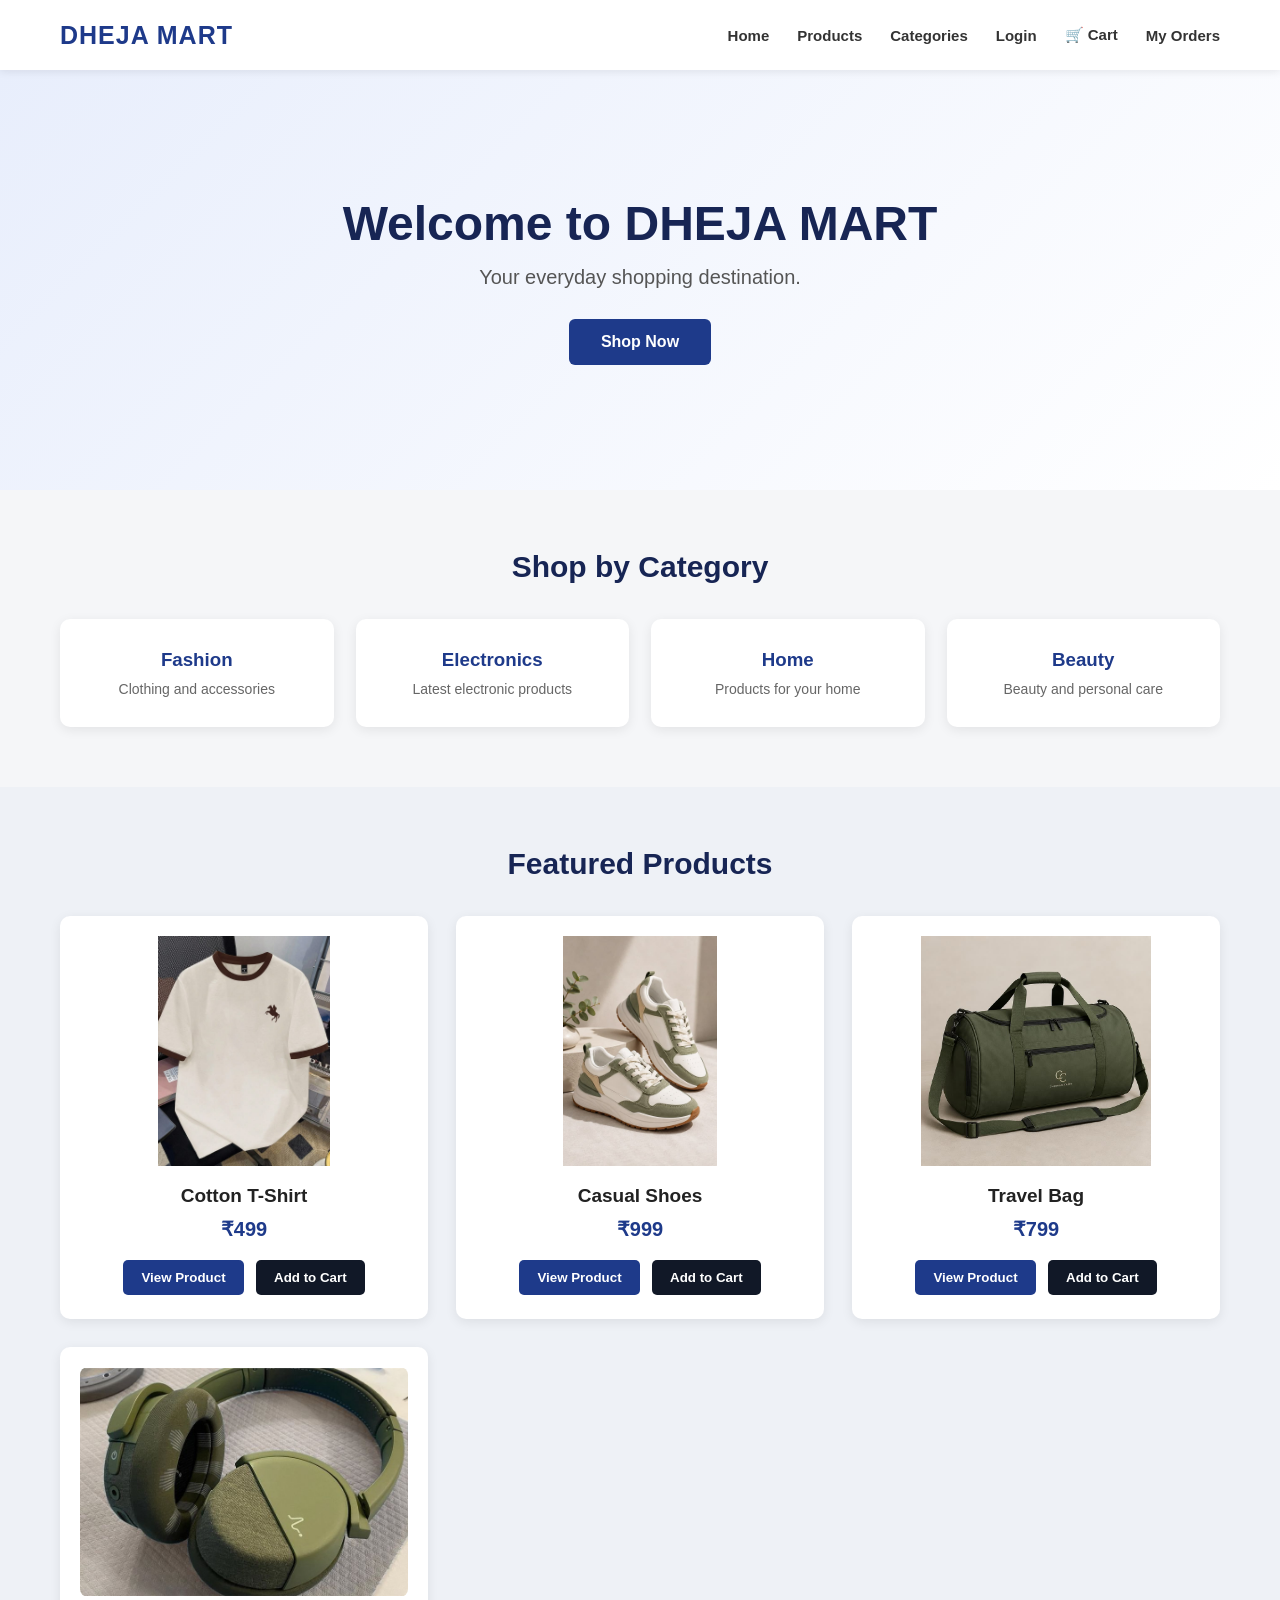
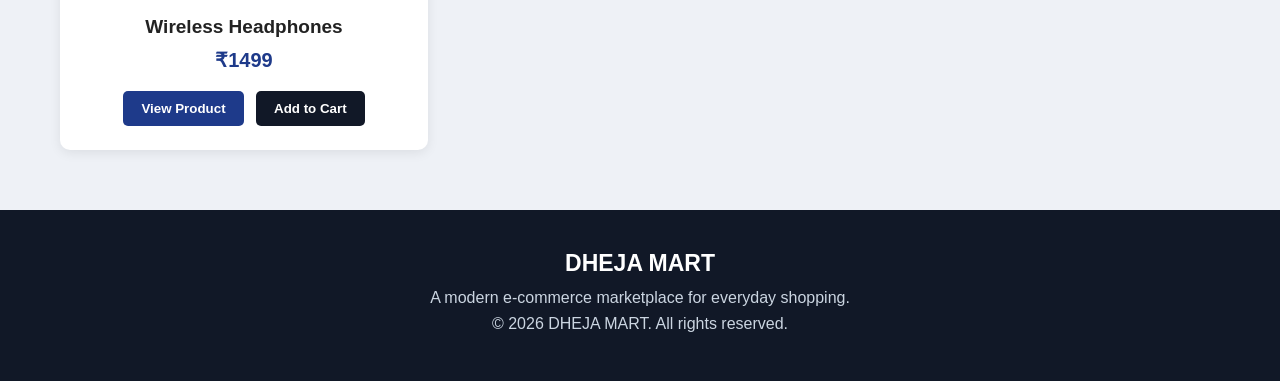
==== frontend/home.html @ 361b216c "Complete buyer-side order workflow" ====
<!DOCTYPE html>
<html lang="en">

<head>
    <meta charset="UTF-8">
    <meta name="viewport" content="width=device-width, initial-scale=1.0">

    <title>DHEJA MART</title>

    <link rel="stylesheet" href="style.css">
</head>

<body>

    <!-- Navigation Bar -->
    <header class="navbar">

        <div class="logo">
            DHEJA MART
        </div>

        <nav>
            <a href="home.html">Home</a>
            <a href="products.html">Products</a>
            <a href="#">Categories</a>
            <a href="login.html">Login</a>
            <a href="cart.html">🛒 Cart</a>
            <a href="my-orders.html">My Orders</a>
        </nav>

    </header>


    <!-- Hero Section -->
    <section class="hero">

        <div class="hero-content">

            <h1>Welcome to DHEJA MART</h1>

            <p>
                Your everyday shopping destination.
            </p>

            <button onclick="location.href='products.html'">
                Shop Now
            </button>

        </div>

    </section>


    <!-- Categories -->
    <section class="categories">

        <h2>Shop by Category</h2>

        <div class="category-container">

            <div class="category-card">
                <h3>Fashion</h3>
                <p>Clothing and accessories</p>
            </div>

            <div class="category-card">
                <h3>Electronics</h3>
                <p>Latest electronic products</p>
            </div>

            <div class="category-card">
                <h3>Home</h3>
                <p>Products for your home</p>
            </div>

            <div class="category-card">
                <h3>Beauty</h3>
                <p>Beauty and personal care</p>
            </div>

        </div>

    </section>


    <!-- Featured Products -->
    <section class="products" id="products">

        <h2>Featured Products</h2>

        <div class="product-container">


            <!-- Product 1 -->
            <div class="product-card">

                <img src="images/T-shirt.jpg" alt="Cotton T-Shirt">

                <h3>Cotton T-Shirt</h3>

                <p class="price">₹499</p>

                <button onclick="location.href='product.html?name=Cotton%20T-Shirt'">
                    View Product
                </button>

                <button
                    class="cart-btn"
                    onclick="addProductToCart('Cotton T-Shirt', 499)">
                    Add to Cart
                </button>

            </div>


            <!-- Product 2 -->
            <div class="product-card">

                <img src="images/shoes.jpg" alt="Casual Shoes">

                <h3>Casual Shoes</h3>

                <p class="price">₹999</p>

                <button onclick="location.href='product.html?name=Casual%20Shoes'">
                    View Product
                </button>

                <button
                    class="cart-btn"
                    onclick="addProductToCart('Casual Shoes', 999)">
                    Add to Cart
                </button>

            </div>


            <!-- Product 3 -->
            <div class="product-card">

                <img src="images/travel-bag.jpg" alt="Travel Bag">

                <h3>Travel Bag</h3>

                <p class="price">₹799</p>

                <button onclick="location.href='product.html?name=Travel%20Bag'">
                    View Product
                </button>

                <button
                    class="cart-btn"
                    onclick="addProductToCart('Travel Bag', 799)">
                    Add to Cart
                </button>

            </div>


            <!-- Product 4 -->
            <div class="product-card">

                <img src="images/headphones.jpg" alt="Wireless Headphones">

                <h3>Wireless Headphones</h3>

                <p class="price">₹1499</p>

                <button onclick="location.href='product.html?name=Wireless%20Headphones'">
                    View Product
                </button>

                <button
                    class="cart-btn"
                    onclick="addProductToCart('Wireless Headphones', 1499)">
                    Add to Cart
                </button>

            </div>


        </div>

    </section>


    <!-- Footer -->
    <footer>

        <h3>DHEJA MART</h3>

        <p>
            A modern e-commerce marketplace for everyday shopping.
        </p>

        <p>
            © 2026 DHEJA MART. All rights reserved.
        </p>

    </footer>


    <script src="script.js"></script>

</body>

</html>
---- frontend/style.css ----
/* ================================
   DHEJA MART - MAIN STYLES
   ================================ */

* {
    margin: 0;
    padding: 0;
    box-sizing: border-box;
}

body {
    font-family: Arial, Helvetica, sans-serif;
    background-color: #f5f6f8;
    color: #222;
}


/* ================================
   NAVIGATION BAR
   ================================ */

.navbar {
    height: 70px;
    background-color: #ffffff;
    display: flex;
    align-items: center;
    justify-content: space-between;
    padding: 0 60px;
    box-shadow: 0 2px 8px rgba(0, 0, 0, 0.08);
    position: sticky;
    top: 0;
    z-index: 1000;
}

.logo {
    font-size: 25px;
    font-weight: bold;
    color: #1e3a8a;
    letter-spacing: 1px;
}

.navbar nav {
    display: flex;
    align-items: center;
    gap: 28px;
}

.navbar nav a {
    text-decoration: none;
    color: #333;
    font-size: 15px;
    font-weight: 600;
}

.navbar nav a:hover {
    color: #1e3a8a;
}


/* ================================
   HERO SECTION
   ================================ */

.hero {
    min-height: 420px;
    display: flex;
    align-items: center;
    justify-content: center;
    text-align: center;
    background: linear-gradient(135deg, #e8eefc, #ffffff);
    padding: 50px 20px;
}

.hero-content h1 {
    font-size: 48px;
    color: #172554;
    margin-bottom: 15px;
}

.hero-content p {
    font-size: 20px;
    color: #555;
    margin-bottom: 30px;
}

.hero-content button {
    background-color: #1e3a8a;
    color: white;
    border: none;
    padding: 14px 32px;
    border-radius: 6px;
    font-size: 16px;
    font-weight: bold;
    cursor: pointer;
}

.hero-content button:hover {
    background-color: #162f70;
}


/* ================================
   COMMON SECTION
   ================================ */

.categories,
.products {
    padding: 60px;
}

.categories h2,
.products h2 {
    text-align: center;
    font-size: 30px;
    margin-bottom: 35px;
    color: #172554;
}


/* ================================
   CATEGORY CARDS
   ================================ */

.category-container {
    display: grid;
    grid-template-columns: repeat(4, 1fr);
    gap: 22px;
    max-width: 1200px;
    margin: auto;
}

.category-card {
    background-color: white;
    padding: 30px 20px;
    text-align: center;
    border-radius: 10px;
    box-shadow: 0 3px 12px rgba(0, 0, 0, 0.08);
    cursor: pointer;
    transition: 0.3s;
}

.category-card:hover {
    transform: translateY(-5px);
    box-shadow: 0 7px 18px rgba(0, 0, 0, 0.12);
}

.category-card h3 {
    color: #1e3a8a;
    margin-bottom: 10px;
}

.category-card p {
    color: #666;
    font-size: 14px;
}


/* ================================
   PRODUCT SECTION
   ================================ */

.products {
    background-color: #eef1f6;
}

.product-container {
    max-width: 1200px;
    margin: auto;
    display: grid;
    grid-template-columns: repeat(3, 1fr);
    gap: 28px;
}

.product-card {
    background-color: white;
    border-radius: 10px;
    padding: 20px;
    text-align: center;
    box-shadow: 0 3px 12px rgba(0, 0, 0, 0.08);
    transition: 0.3s;
}

.product-card:hover {
    transform: translateY(-5px);
    box-shadow: 0 8px 20px rgba(0, 0, 0, 0.13);
}

.product-card img {
    width: 100%;
    height: 230px;
    object-fit: contain;
    border-radius: 8px;
    margin-bottom: 15px;
}

.product-placeholder {
    width: 100%;
    height: 230px;
    background-color: #f0f1f3;
    display: flex;
    align-items: center;
    justify-content: center;
    color: #888;
    border-radius: 8px;
    margin-bottom: 15px;
}

.product-card h3 {
    font-size: 19px;
    margin-bottom: 10px;
}

.price {
    font-size: 20px;
    font-weight: bold;
    color: #1e3a8a;
    margin-bottom: 15px;
}


/* ================================
   PRODUCT BUTTONS
   ================================ */

.product-card button {
    border: none;
    background-color: #1e3a8a;
    color: white;
    padding: 10px 18px;
    border-radius: 5px;
    cursor: pointer;
    margin: 4px;
    font-weight: 600;
}

.product-card button:hover {
    background-color: #162f70;
}

.product-card .cart-btn {
    background-color: #111827;
}

.product-card .cart-btn:hover {
    background-color: #000000;
}


/* ================================
   FOOTER
   ================================ */

footer {
    background-color: #111827;
    color: white;
    text-align: center;
    padding: 40px 20px;
}

footer h3 {
    font-size: 23px;
    margin-bottom: 12px;
}

footer p {
    color: #cbd5e1;
    margin: 8px 0;
}


/* ================================
   RESPONSIVE DESIGN
   ================================ */

@media (max-width: 900px) {

    .navbar {
        padding: 0 25px;
    }

    .navbar nav {
        gap: 15px;
    }

    .hero-content h1 {
        font-size: 38px;
    }

    .category-container {
        grid-template-columns: repeat(2, 1fr);
    }

    .product-container {
        grid-template-columns: repeat(2, 1fr);
    }
}


@media (max-width: 600px) {

    .navbar {
        height: auto;
        padding: 20px;
        flex-direction: column;
        gap: 15px;
    }

    .navbar nav {
        flex-wrap: wrap;
        justify-content: center;
    }

    .hero-content h1 {
        font-size: 32px;
    }

    .categories,
    .products {
        padding: 40px 20px;
    }

    .category-container,
    .product-container {
        grid-template-columns: 1fr;
    }
}
/* ================================
   PRODUCTS PAGE
   ================================ */

.products-page {
    padding: 60px;
    min-height: 70vh;
    background-color: #f5f6f8;
}

.products-page h1 {
    text-align: center;
    font-size: 36px;
    color: #172554;
    margin-bottom: 10px;
}

.products-subtitle {
    text-align: center;
    color: #666;
    margin-bottom: 30px;
}


/* Search Box */

.search-box {
    max-width: 600px;
    margin: 0 auto 40px;
}

.search-box input {
    width: 100%;
    padding: 14px 18px;
    border: 1px solid #d1d5db;
    border-radius: 8px;
    font-size: 16px;
    outline: none;
}

.search-box input:focus {
    border-color: #1e3a8a;
}


/* Products Grid */

.products-page .product-container {
    max-width: 1200px;
    margin: auto;
}


/* Responsive */

@media (max-width: 600px) {

    .products-page {
        padding: 40px 20px;
    }

}
/* PRODUCT DETAILS PAGE */

.product-details {
    max-width: 1100px;
    margin: 50px auto;
    padding: 30px;
    display: grid;
    grid-template-columns: 1fr 1fr;
    gap: 50px;
    align-items: center;
    min-height: 400px;
}

.details-image {
    background: white;
    padding: 25px;
    border-radius: 12px;
    text-align: center;
}

.details-image img {
    width: 100%;
    height: 380px;
    object-fit: contain;
}

.details-label {
    color: #1e3a8a;
    font-size: 13px;
    font-weight: bold;
    letter-spacing: 2px;
    margin-bottom: 15px;
}

.details-info h1 {
    font-size: 32px;
    margin-bottom: 15px;
    color: #172554;
}

.details-info .price {
    font-size: 28px;
    margin-top: 15px;
}

.details-info > p {
    margin-bottom: 18px;
    line-height: 1.6;
}

.details-info label {
    font-weight: bold;
}

.details-info input {
    display: block;
    width: 100px;
    padding: 10px;
    margin: 10px 0 25px;
    border: 1px solid #ccc;
    border-radius: 5px;
}

.details-buttons {
    display: flex;
    flex-wrap: wrap;
    gap: 12px;
}

.details-buttons button {
    padding: 13px 18px;
    border: none;
    border-radius: 6px;
    cursor: pointer;
    font-weight: bold;
}

.details-cart-btn {
    background: #1e3a8a;
    color: white;
}

.details-back-btn {
    background: #e5e7eb;
    color: #111827;
}

#message {
    margin-top: 15px;
    font-weight: bold;
}

@media (max-width: 700px) {
    .product-details {
        grid-template-columns: 1fr;
        margin: 20px auto;
        padding: 20px;
        gap: 25px;
    }

    .details-image img {
        height: 280px;
    }
}
/* ===============================
   CART PAGE
================================ */

.cart-page {
    max-width: 1100px;
    margin: 50px auto;
    padding: 0 20px;
}

.cart-page h1 {
    text-align: center;
    margin-bottom: 35px;
}


/* Cart Items */

.cart-items {
    display: flex;
    flex-direction: column;
    gap: 15px;
}

.cart-item {
    display: flex;
    align-items: center;
    justify-content: space-between;
    gap: 20px;

    background: white;
    padding: 20px;

    border-radius: 10px;

    box-shadow: 0 4px 12px rgba(0, 0, 0, 0.08);
}

.cart-item-info {
    flex: 1;
}

.cart-item-info h3 {
    margin-bottom: 8px;
}

.cart-item-info p {
    color: #666;
}


/* Quantity */

.cart-quantity {
    display: flex;
    align-items: center;
    gap: 12px;
}

.cart-quantity button {
    width: 32px;
    height: 32px;

    border: none;
    border-radius: 5px;

    background: #111;
    color: white;

    cursor: pointer;

    font-size: 18px;
}

.cart-quantity button:hover {
    background: #333;
}

.cart-quantity span {
    font-weight: bold;
    min-width: 20px;
    text-align: center;
}


/* Subtotal */

.cart-subtotal {
    font-weight: bold;
    font-size: 18px;
    min-width: 90px;
    text-align: right;
}


/* Remove Button */

.remove-btn {
    border: none;
    background: #dc3545;
    color: white;

    padding: 9px 14px;

    border-radius: 5px;

    cursor: pointer;
}

.remove-btn:hover {
    background: #b02a37;
}


/* Cart Summary */

.cart-summary {
    margin-top: 30px;

    background: white;

    padding: 25px;

    border-radius: 10px;

    box-shadow: 0 4px 12px rgba(0, 0, 0, 0.08);

    text-align: right;
}

.cart-summary h2 {
    margin-bottom: 15px;
}

.cart-summary p {
    font-size: 20px;
    margin-bottom: 20px;
}


/* Checkout Button */

.checkout-btn {
    border: none;

    background: #111;
    color: white;

    padding: 12px 25px;

    border-radius: 6px;

    cursor: pointer;

    font-size: 16px;
}

.checkout-btn:hover {
    background: #333;
}


/* Empty Cart */

.empty-cart {
    text-align: center;

    background: white;

    padding: 50px 20px;

    border-radius: 10px;

    box-shadow: 0 4px 12px rgba(0, 0, 0, 0.08);
}

.empty-cart h2 {
    margin-bottom: 10px;
}

.empty-cart p {
    color: #666;
    margin-bottom: 20px;
}

.empty-cart button {
    border: none;

    background: #111;
    color: white;

    padding: 12px 25px;

    border-radius: 6px;

    cursor: pointer;
}


/* Responsive Cart */

@media (max-width: 700px) {

    .cart-item {
        flex-direction: column;
        align-items: flex-start;
    }

    .cart-subtotal {
        text-align: left;
    }

    .cart-summary {
        text-align: left;
    }

}
/* ===============================
   CHECKOUT PAGE
================================ */

.checkout-page {
    max-width: 1000px;
    margin: 50px auto;
    padding: 0 20px;
}

.checkout-page > h1 {
    text-align: center;
    margin-bottom: 35px;
}


/* Checkout Sections */

.checkout-section {
    background: white;
    padding: 25px;
    margin-bottom: 25px;

    border-radius: 10px;

    box-shadow: 0 4px 12px rgba(0, 0, 0, 0.08);
}

.checkout-section h2 {
    margin-bottom: 20px;
}


/* Delivery Form */

.checkout-form {
    display: flex;
    flex-direction: column;
    gap: 10px;
}

.checkout-form label {
    font-weight: bold;
    margin-top: 8px;
}

.checkout-form input,
.checkout-form textarea {
    width: 100%;
    padding: 12px;

    border: 1px solid #ccc;
    border-radius: 6px;

    font-size: 15px;

    box-sizing: border-box;
}

.checkout-form textarea {
    resize: vertical;
}

.checkout-form input:focus,
.checkout-form textarea:focus {
    outline: none;
    border-color: #111;
}


/* Order Summary */

.checkout-item {
    display: flex;
    justify-content: space-between;
    align-items: center;

    padding: 15px 0;

    border-bottom: 1px solid #eee;
}

.checkout-item:last-child {
    border-bottom: none;
}

.checkout-item-name {
    font-weight: bold;
}

.checkout-item-details {
    color: #666;
}

.checkout-total {
    display: flex;
    justify-content: space-between;

    margin-top: 20px;
    padding-top: 20px;

    border-top: 2px solid #eee;

    font-size: 20px;
}


/* Payment Options */

.payment-options {
    display: flex;
    flex-direction: column;
    gap: 15px;
}

.payment-options label {
    display: flex;
    align-items: center;
    gap: 10px;

    cursor: pointer;
}

.payment-options input {
    cursor: pointer;
}


/* Place Order */

.place-order-section {
    text-align: center;
    margin-bottom: 50px;
}

.place-order-btn {
    border: none;

    background: #111;
    color: white;

    padding: 14px 35px;

    border-radius: 6px;

    cursor: pointer;

    font-size: 17px;
}

.place-order-btn:hover {
    background: #333;
}

#checkoutMessage {
    margin-top: 20px;
    font-weight: bold;
}


/* Mobile */

@media (max-width: 700px) {

    .checkout-page {
        margin-top: 30px;
    }

    .checkout-section {
        padding: 20px;
    }

    .checkout-total {
        font-size: 18px;
    }

}
/* ===============================
   ORDER CONFIRMATION PAGE
================================ */

.order-confirmation {
    min-height: 65vh;

    display: flex;
    justify-content: center;
    align-items: center;

    padding: 50px 20px;
}

.confirmation-box {
    width: 100%;
    max-width: 600px;

    background: white;

    padding: 40px;

    text-align: center;

    border-radius: 12px;

    box-shadow: 0 4px 15px rgba(0, 0, 0, 0.08);
}

.success-icon {
    width: 70px;
    height: 70px;

    margin: 0 auto 20px;

    border-radius: 50%;

    background: #198754;
    color: white;

    display: flex;
    align-items: center;
    justify-content: center;

    font-size: 40px;
    font-weight: bold;
}

.confirmation-box h1 {
    margin-bottom: 15px;
}

.confirmation-text {
    font-size: 18px;
    margin-bottom: 8px;
}

.order-details {
    margin: 30px 0;

    padding: 20px;

    background: #f8f8f8;

    border-radius: 8px;

    text-align: left;
}

.order-details p {
    margin: 12px 0;
}

.continue-shopping-btn {
    border: none;

    background: #111;
    color: white;

    padding: 13px 25px;

    border-radius: 6px;

    cursor: pointer;

    font-size: 16px;
}

.continue-shopping-btn:hover {
    background: #333;
}
/* =========================
   MY ORDERS PAGE
========================= */

.orders-page {
    max-width: 1100px;
    margin: 50px auto;
    padding: 0 20px;
    min-height: 500px;
}

.orders-page h1 {
    text-align: center;
    margin-bottom: 10px;
}

.orders-subtitle {
    text-align: center;
    color: #666;
    margin-bottom: 35px;
}

.order-card {
    background: white;
    border: 1px solid #ddd;
    border-radius: 12px;
    padding: 25px;
    margin-bottom: 25px;
    box-shadow: 0 4px 12px rgba(0, 0, 0, 0.08);
}

.order-header {
    display: flex;
    justify-content: space-between;
    align-items: center;
    border-bottom: 1px solid #eee;
    padding-bottom: 18px;
    margin-bottom: 20px;
}

.order-header h2 {
    margin: 0 0 6px;
}

.order-header p {
    margin: 0;
    color: #777;
}

.order-status {
    background: #e8f5e9;
    color: #2e7d32;
    padding: 8px 16px;
    border-radius: 20px;
    font-weight: bold;
}

.order-details p {
    margin: 12px 0;
}

.empty-orders {
    text-align: center;
    background: white;
    border: 1px solid #ddd;
    border-radius: 12px;
    padding: 50px 20px;
}

.empty-orders h2 {
    margin-bottom: 10px;
}

.empty-orders p {
    color: #777;
    margin-bottom: 25px;
}

.empty-orders button {
    padding: 12px 24px;
    border: none;
    border-radius: 6px;
    cursor: pointer;
    font-size: 16px;
}


/* Mobile */

@media (max-width: 700px) {

    .order-header {
        flex-direction: column;
        align-items: flex-start;
        gap: 15px;
    }

    .order-card {
        padding: 18px;
    }

}
.cart-item-image img {
    width: 100px;
    height: 100px;
    object-fit: cover;
    border-radius: 8px;
}

.cart-item-image {
    display: flex;
    align-items: center;
    justify-content: center;
}

.ordered-products {
    margin-top: 15px;
}

.ordered-product {
    display: flex;
    align-items: center;
    gap: 20px;
    padding: 15px 0;
    border-top: 1px solid #eee;
}

.ordered-product-image {
    width: 100px;
    height: 100px;
    object-fit: cover;
    border-radius: 8px;
    border: 1px solid #ddd;
}

.ordered-product h3 {
    margin-bottom: 8px;
}

.ordered-product p {
    margin: 5px 0;
    color: #555;
}

@media (max-width: 600px) {
    .ordered-product {
        align-items: flex-start;
        gap: 12px;
    }

    .ordered-product-image {
        width: 75px;
        height: 75px;
    }
}
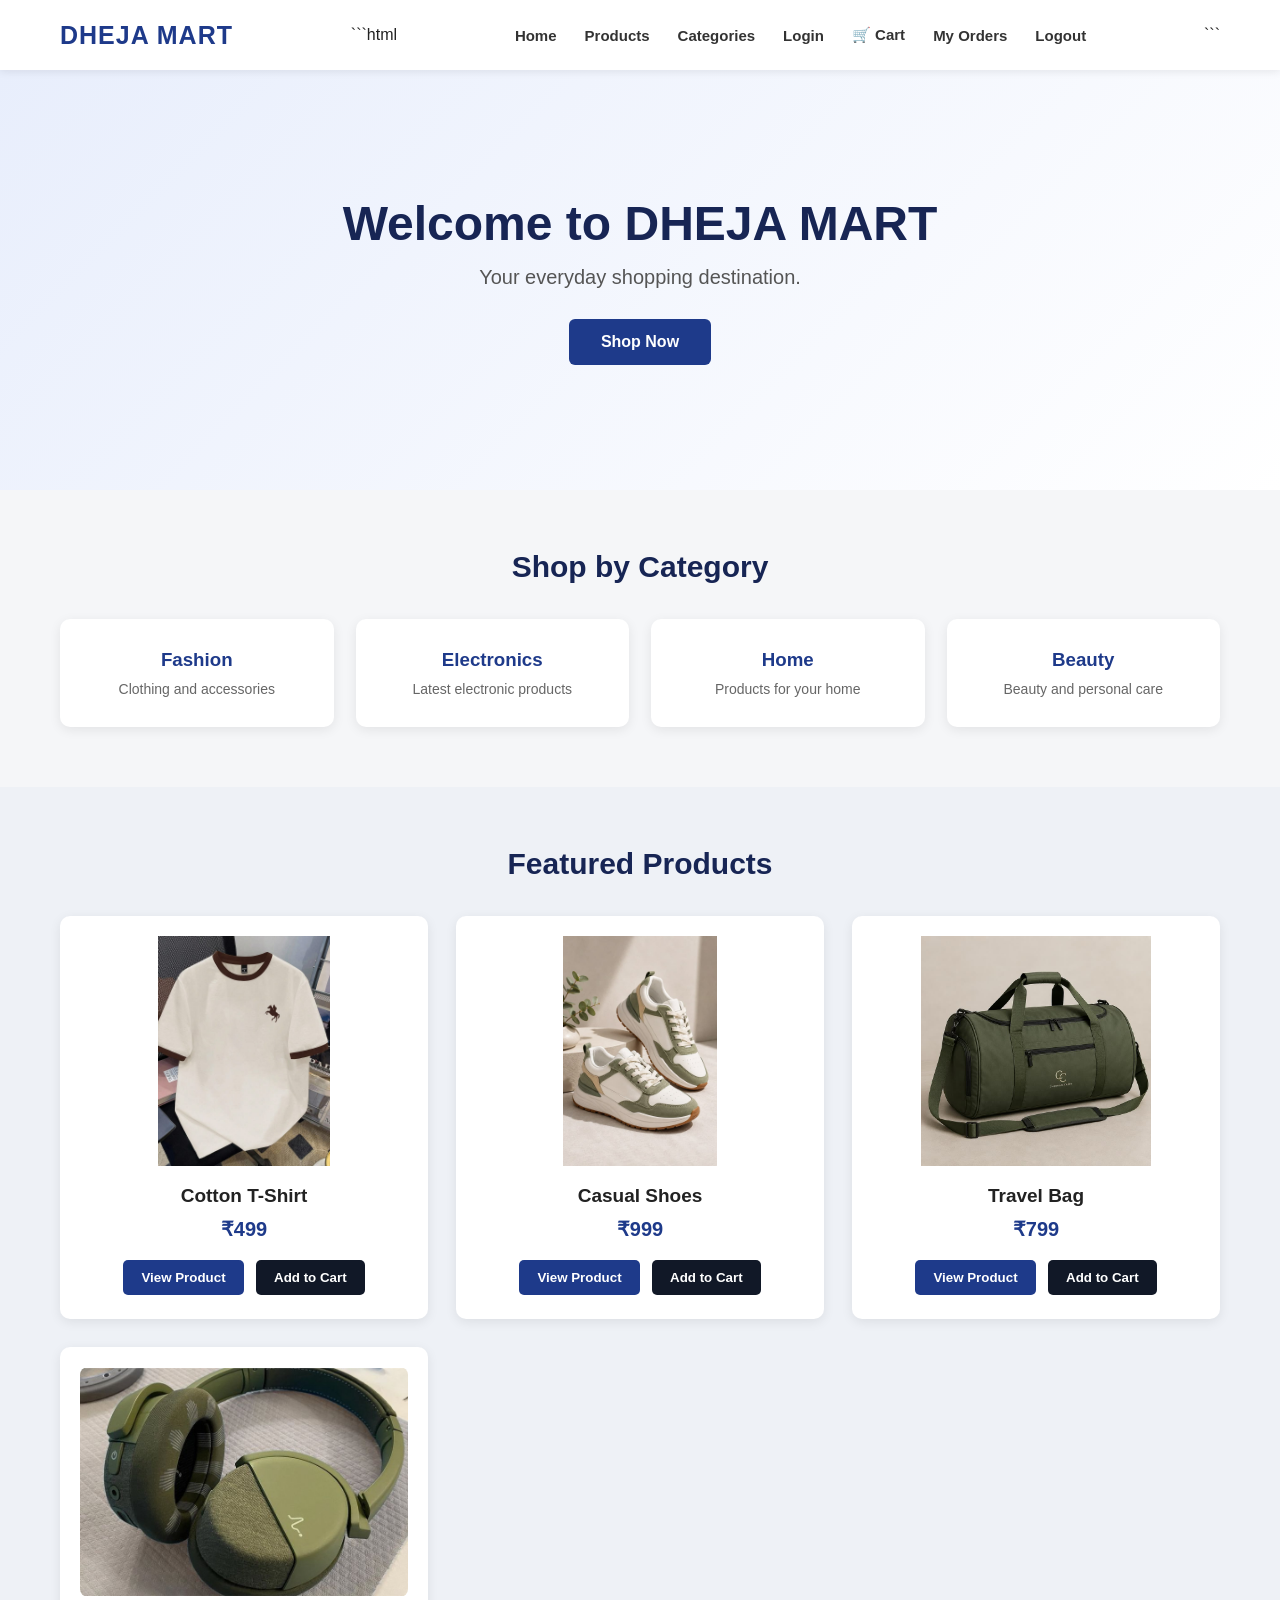
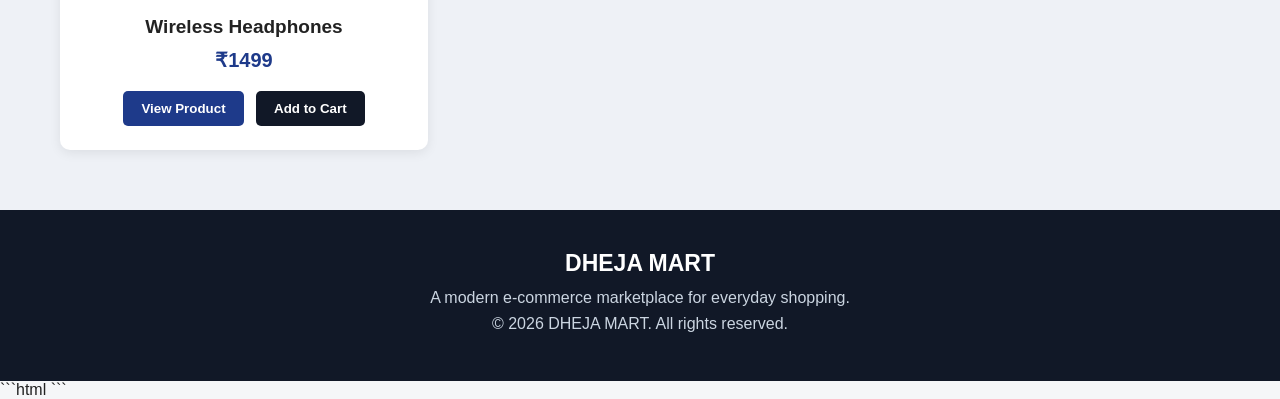
==== commit aace71f9: "Add logout option to home page" ====
--- a/frontend/home.html
+++ b/frontend/home.html
@@ -19,14 +19,17 @@
             DHEJA MART
         </div>
 
-        <nav>
-            <a href="home.html">Home</a>
-            <a href="products.html">Products</a>
-            <a href="#">Categories</a>
-            <a href="login.html">Login</a>
-            <a href="cart.html">🛒 Cart</a>
-            <a href="my-orders.html">My Orders</a>
-        </nav>
+      ```html
+    <nav>
+        <a href="home.html">Home</a>
+        <a href="products.html">Products</a>
+        <a href="#">Categories</a>
+        <a href="login.html">Login</a>
+        <a href="cart.html">🛒 Cart</a>
+        <a href="my-orders.html">My Orders</a>
+        <a href="#" onclick="logout()">Logout</a>
+    </nav>
+```
 
     </header>
 
@@ -201,6 +204,17 @@
 
 
     <script src="script.js"></script>
+    ```html
+<script>
+    function logout() {
+        localStorage.removeItem("userId");
+        localStorage.removeItem("username");
+        localStorage.removeItem("role");
+
+        window.location.href = "login.html";
+    }
+</script>
+```
 
 </body>
 
